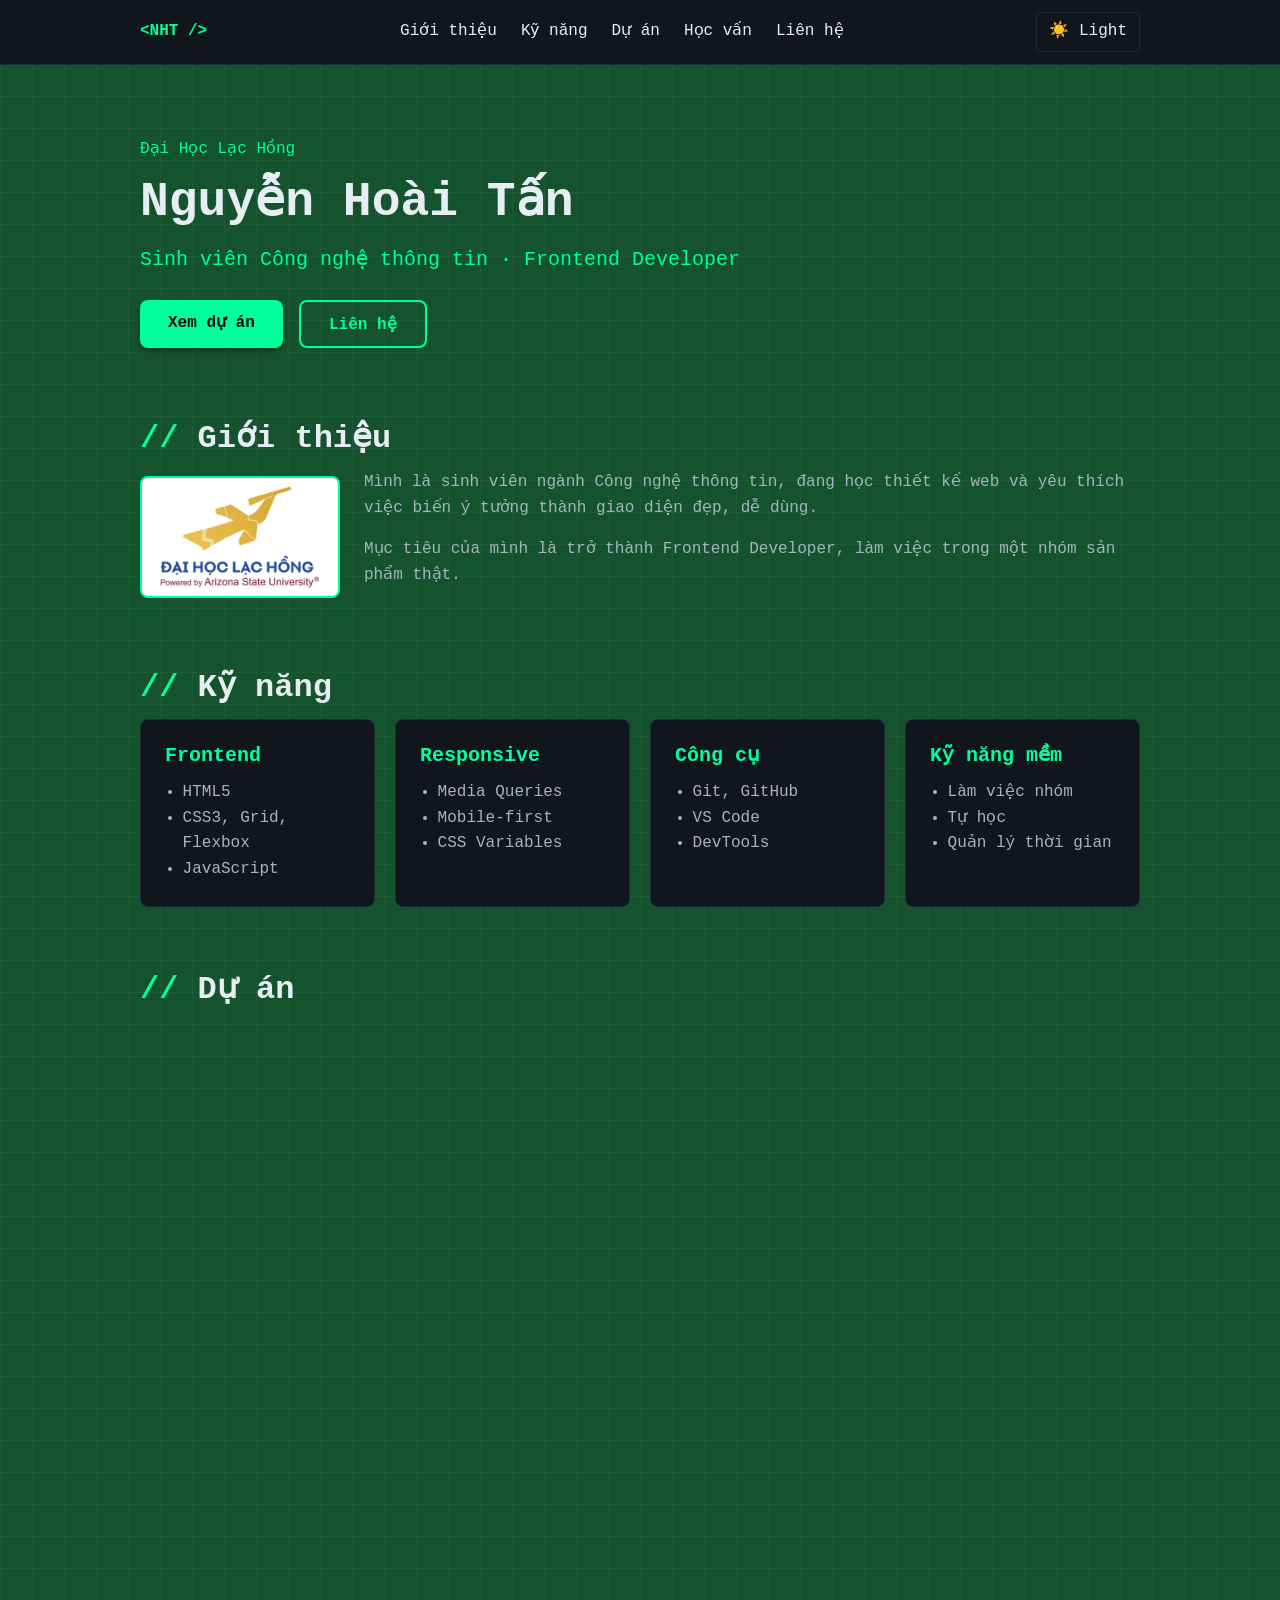
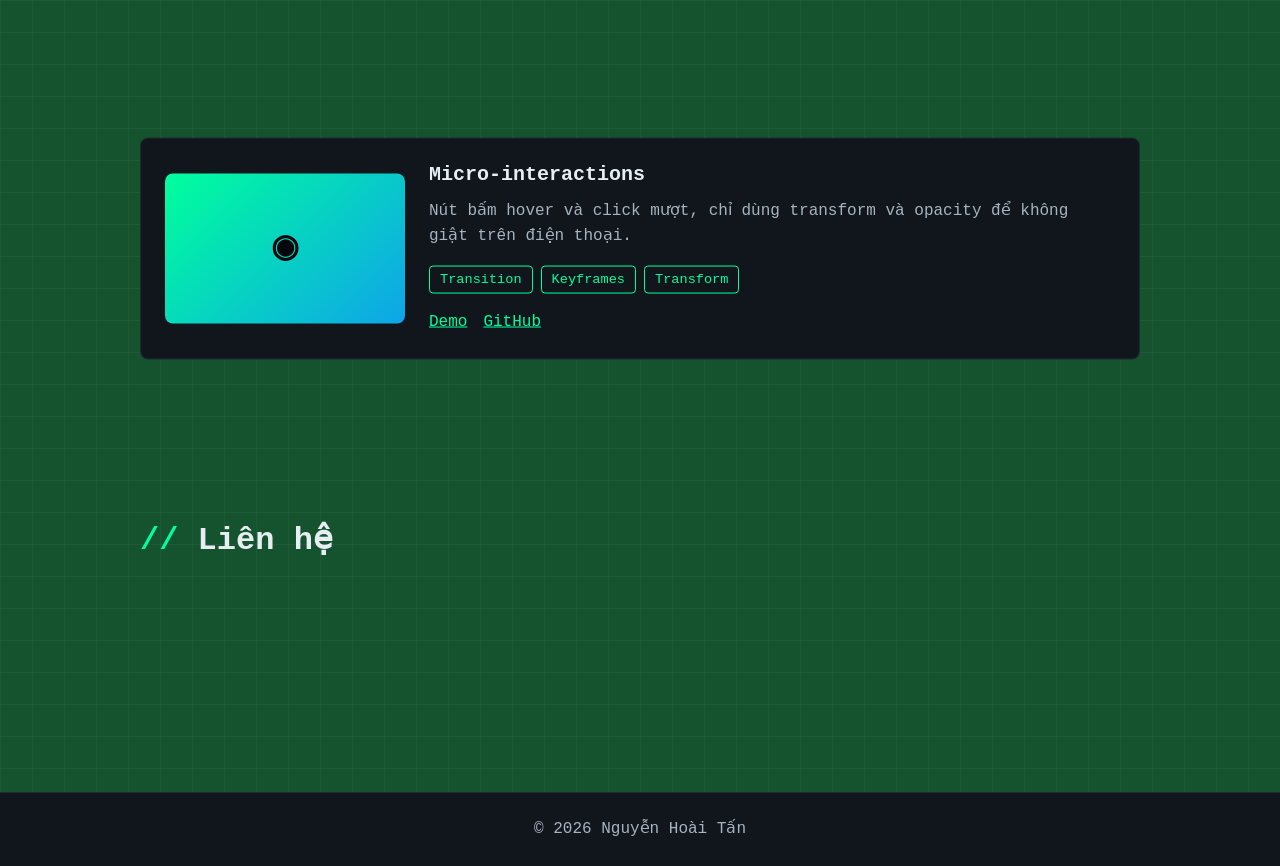
==== baitapbuoi5/index.html @ 51409ab3 "Rename index.html to baitapbuoi5/index.html" ====
<!DOCTYPE html>
<html lang="vi">
<head>
<meta charset="UTF-8">
<meta name="viewport" content="width=device-width, initial-scale=1.0">
<title>Nguyễn Hoài Tấn - Portfolio</title>
<link rel="stylesheet" href="https://unpkg.com/aos@2.3.1/dist/aos.css">
<style>
/* ===== CSS VARIABLES (bản Light ở :root, bản Dark ghi đè bằng .dark-theme) ===== */
:root {
  --color-primary: #047857;
  --color-on-primary: #ffffff;
  --color-text: #111827;
  --color-muted: #4b5563;
  --color-bg: #f3f6fb;
  --color-surface: #ffffff;
  --color-border: #d1d5db;
  --space-sm: 12px; --space-md: 16px; --space-lg: 24px; --space-xl: 32px;
  --radius-sm: 4px; --radius-md: 8px;
  --font-code: Consolas, "Fira Code", "Courier New", monospace;
  /* Typography scale (Desktop) */
  --fs-h1: 3rem; --fs-h2: 2rem; --fs-h3: 1.25rem; --fs-p: 1rem;
}
.dark-theme {
  --color-primary: #00ff9c;
  --color-on-primary: #05080a;
  --color-text: #e6edf3;
  --color-muted: #a7b4bf;
  --color-bg: #14532d;
  --color-surface: #11161d;
  --color-border: #1f2a37;
}
@media (max-width: 599px) {
  :root { --fs-h1: 2rem; --fs-h2: 1.5rem; --fs-h3: 1.125rem; --fs-p: 0.9375rem; }
}

*, *::before, *::after { box-sizing: border-box; }
html { scroll-behavior: smooth; }
body {
  margin: 0; overflow-x: hidden; font-family: var(--font-code); font-size: var(--fs-p); line-height: 1.6;
  color: var(--color-text); background-color: var(--color-bg);
  background-image: linear-gradient(rgba(255,255,255,.04) 1px, transparent 1px), linear-gradient(90deg, rgba(255,255,255,.04) 1px, transparent 1px);
  background-size: 32px 32px;
  transition: background-color .4s ease, color .4s ease;
}
h1, h2, h3 { margin: 0 0 var(--space-sm); line-height: 1.2; }
h1 { font-size: var(--fs-h1); } h2 { font-size: var(--fs-h2); } h3 { font-size: var(--fs-h3); }
p { margin: 0 0 var(--space-md); color: var(--color-muted); }
a { color: var(--color-primary); }
.container { width: min(100% - var(--space-xl), 1000px); margin: 0 auto; }
section[id] { padding: var(--space-xl) 0; scroll-margin-top: 64px; }
.sec-title { color: var(--color-text); }
.sec-title::before { content: "// "; color: var(--color-primary); }

/* ===== Nút (Hoạt động 1 + 4: chỉ animate transform/opacity) ===== */
.btn {
  position: relative; display: inline-block; padding: 12px 28px; border: 0;
  border-radius: var(--radius-md); font: bold 1rem var(--font-code); text-decoration: none;
  color: var(--color-on-primary); background-color: var(--color-primary); cursor: pointer;
  box-shadow: 0 3px 6px rgba(0,0,0,.35);
  transition: transform .25s cubic-bezier(.25,.8,.25,1); will-change: transform;
}
.btn::after {
  content: ""; position: absolute; inset: 0; border-radius: inherit; pointer-events: none;
  box-shadow: 0 14px 24px rgba(0,0,0,.55); opacity: 0; transition: opacity .25s cubic-bezier(.25,.8,.25,1);
}
.btn:hover { transform: translateY(-3px); }
.btn:hover::after { opacity: 1; }
.btn:active { transform: translateY(0) scale(.88); transition-duration: .1s; }
.btn:active::after { opacity: 0; }
.btn:focus-visible, a:focus-visible, .icon-btn:focus-visible { outline: 3px solid var(--color-text); outline-offset: 3px; }
.btn-outline { background: transparent; color: var(--color-primary); border: 2px solid var(--color-primary); box-shadow: none; }
.btn.sent { animation: sent-pop .5s cubic-bezier(.25,.8,.25,1); }
.btn.sent::before {
  content: ""; position: absolute; inset: 0; border: 2px solid var(--color-primary); border-radius: inherit;
  pointer-events: none; animation: sent-ring .6s ease-out forwards;
}
@keyframes sent-pop { 0%{transform:scale(1)} 40%{transform:scale(.92)} 70%{transform:scale(1.06)} 100%{transform:scale(1)} }
@keyframes sent-ring { from{transform:scale(1);opacity:.9} to{transform:scale(1.5);opacity:0} }

/* ===== Hoạt động 2: Loading spinner (tự ẩn bằng CSS) ===== */
.loader {
  position: fixed; inset: 0; z-index: 1000; display: grid; place-items: center;
  background-color: var(--color-bg); animation: loader-hide .4s ease 1.5s forwards;
}
@keyframes loader-hide { to { opacity: 0; visibility: hidden; pointer-events: none; } }
.spinner {
  width: 56px; height: 56px; border: 5px solid var(--color-border);
  border-top-color: var(--color-primary); border-radius: 50%;
  animation: spin 1s linear infinite; will-change: transform;
}
@keyframes spin { to { transform: rotate(360deg); } }

/* ===== Navbar thông minh (ẩn menu < 768px) ===== */
.navbar { position: sticky; top: 0; z-index: 50; background: var(--color-surface); border-bottom: 1px solid var(--color-border); }
.nav-inner { display: flex; align-items: center; justify-content: space-between; padding: var(--space-sm) 0; }
.logo { font-weight: bold; color: var(--color-primary); text-decoration: none; }
.menu { display: flex; gap: var(--space-lg); list-style: none; margin: 0; padding: 0; }
.menu a { color: var(--color-text); text-decoration: none; }
.menu a:hover { color: var(--color-primary); }
.nav-right { display: flex; gap: 8px; align-items: center; }
.icon-btn {
  background: transparent; color: var(--color-text); border: 1px solid var(--color-border);
  border-radius: var(--radius-sm); padding: 6px 12px; font: inherit; cursor: pointer;
}
.menu-btn { display: none; }
@media (max-width: 767px) {
  .menu { display: none; }
  .menu-btn { display: inline-block; }
  .menu.open {
    display: flex; flex-direction: column; gap: var(--space-sm);
    position: absolute; top: 100%; left: 0; right: 0; padding: var(--space-md);
    background: var(--color-surface); border-bottom: 1px solid var(--color-border);
  }
}

/* ===== Hero ===== */
.hero { padding: 72px 0 40px; }
.prompt { color: var(--color-primary); margin-bottom: var(--space-sm); }
.hero h1 { color: var(--color-text); }
.hero .role { font-size: 1.25rem; color: var(--color-primary); }
.hero-cta { display: flex; flex-wrap: wrap; gap: var(--space-md); margin-top: var(--space-lg); }

/* ===== Giới thiệu ===== */
.about { display: flex; gap: var(--space-lg); align-items: center; }
.avatar {
  flex-shrink: 0; width: 200px; max-width: 100%; height: auto; padding: 8px;
  border: 2px solid var(--color-primary); border-radius: var(--radius-md);
  background: #ffffff; object-fit: contain;
}
@media (max-width: 599px) { .about { flex-direction: column; align-items: flex-start; } }

/* ===== Kỹ năng: Grid 4 / 2 / 1 cột, gap 20px ===== */
.services-container { display: grid; grid-template-columns: repeat(4, 1fr); gap: 20px; }
@media (max-width: 1024px) { .services-container { grid-template-columns: repeat(2, 1fr); } }
@media (max-width: 767px) { .services-container { grid-template-columns: 1fr; } }
.card, .project-card {
  background: var(--color-surface); border: 1px solid var(--color-border);
  border-radius: var(--radius-md); padding: var(--space-lg); min-width: 0;
}
.card h3 { color: var(--color-primary); }
.card ul { margin: 0; padding-left: 1.1rem; color: var(--color-muted); }

/* ===== Dự án: Card Flexbox (ngang trên Desktop, dọc trên Mobile) ===== */
.project-list { display: grid; gap: var(--space-lg); }
.project-card { display: flex; flex-direction: row; gap: var(--space-lg); align-items: center; }
.thumb {
  flex: 0 0 240px; height: 150px; display: grid; place-items: center; border-radius: var(--radius-md);
  font-size: 2rem; font-weight: bold; color: var(--color-on-primary);
  background: linear-gradient(135deg, var(--color-primary), #0ea5e9);
}
.project-body { min-width: 0; }
.tags { display: flex; flex-wrap: wrap; gap: 8px; list-style: none; margin: 0 0 var(--space-md); padding: 0; }
.tags li { border: 1px solid var(--color-primary); color: var(--color-primary); border-radius: var(--radius-sm); padding: 2px 10px; font-size: .85rem; }
.links { display: flex; gap: var(--space-md); margin: 0; }
@media (max-width: 767px) {
  .project-card { flex-direction: column; align-items: stretch; }
  .thumb { flex-basis: auto; width: 100%; }
}

/* ===== Học vấn & kinh nghiệm: timeline ===== */
.timeline { list-style: none; margin: 0; padding: 0 0 0 var(--space-lg); border-left: 2px solid var(--color-primary); }
.timeline li { position: relative; margin-bottom: var(--space-lg); }
.timeline li::before {
  content: ""; position: absolute; left: calc(-1 * var(--space-lg) - 7px); top: 6px;
  width: 12px; height: 12px; border-radius: 50%; background: var(--color-primary);
}
.timeline time { color: var(--color-primary); font-size: .9rem; }
.timeline h3 { margin: 0; color: var(--color-text); }
.timeline p { margin: 4px 0 0; }

/* ===== Liên hệ ===== */
.contact-box { background: var(--color-surface); border-left: 4px solid var(--color-primary); border-radius: var(--radius-sm); padding: var(--space-lg); }
.contact-links { display: flex; flex-wrap: wrap; gap: var(--space-md); margin: var(--space-md) 0 var(--space-lg); }
.contact-actions { display: flex; flex-wrap: wrap; gap: var(--space-md); }
.site-footer { padding: var(--space-lg) 0; background: var(--color-surface); border-top: 1px solid var(--color-border); color: var(--color-muted); text-align: center; }



/* Dự phòng khi không tải được AOS: tự hiện khối bằng IntersectionObserver */
.rv { opacity: 0; transform: var(--from, translateY(40px)); transition: opacity .8s ease-out, transform .8s ease-out; }
.rv.in { opacity: 1; transform: none; }
</style>
</head>
<body class="dark-theme">

<div class="loader" role="status" aria-label="Đang tải"><div class="spinner"></div></div>

<nav class="navbar">
  <div class="container nav-inner">
    <a class="logo" href="#top">&lt;NHT /&gt;</a>
    <ul class="menu" id="menu">
      <li><a href="#gioi-thieu">Giới thiệu</a></li>
      <li><a href="#ky-nang">Kỹ năng</a></li>
      <li><a href="#du-an">Dự án</a></li>
      <li><a href="#hoc-van">Học vấn</a></li>
      <li><a href="#lien-he">Liên hệ</a></li>
    </ul>
    <div class="nav-right">
      <button class="icon-btn" id="themeBtn" type="button">☀️ Light</button>
      <button class="icon-btn menu-btn" id="menuBtn" type="button" aria-expanded="false">☰ Menu</button>
    </div>
  </div>
</nav>

<header class="hero" id="top">
  <div class="container" data-aos="fade-down">
    <p class="prompt">Đại Học Lạc Hồng</p>
    <h1>Nguyễn Hoài Tấn</h1>
    <p class="role">Sinh viên Công nghệ thông tin · Frontend Developer</p>
    <div class="hero-cta">
      <a class="btn" href="#du-an">Xem dự án</a>
      <a class="btn btn-outline" href="#lien-he">Liên hệ</a>
    </div>
  </div>
</header>

<main class="container">
  <section id="gioi-thieu" aria-labelledby="t-about">
    <h2 class="sec-title" id="t-about">Giới thiệu</h2>
    <div class="about" data-aos="fade-up">
      <img class="avatar" src="[data-uri]" alt="Logo Đại Học Lạc Hồng" width="420" height="238">
      <div>
        <p>Mình là sinh viên ngành Công nghệ thông tin, đang học thiết kế web và yêu thích việc biến ý tưởng thành giao diện đẹp, dễ dùng.</p>
        <p>Mục tiêu của mình là trở thành Frontend Developer, làm việc trong một nhóm sản phẩm thật.</p>
      </div>
    </div>
  </section>

  <section id="ky-nang" aria-labelledby="t-skill">
    <h2 class="sec-title" id="t-skill">Kỹ năng</h2>
    <div class="services-container">
      <div class="card" data-aos="fade-up"><h3>Frontend</h3><ul><li>HTML5</li><li>CSS3, Grid, Flexbox</li><li>JavaScript</li></ul></div>
      <div class="card" data-aos="fade-up" data-aos-delay="100"><h3>Responsive</h3><ul><li>Media Queries</li><li>Mobile-first</li><li>CSS Variables</li></ul></div>
      <div class="card" data-aos="fade-up" data-aos-delay="200"><h3>Công cụ</h3><ul><li>Git, GitHub</li><li>VS Code</li><li>DevTools</li></ul></div>
      <div class="card" data-aos="fade-up" data-aos-delay="300"><h3>Kỹ năng mềm</h3><ul><li>Làm việc nhóm</li><li>Tự học</li><li>Quản lý thời gian</li></ul></div>
    </div>
  </section>

  <section id="du-an" aria-labelledby="t-proj">
    <h2 class="sec-title" id="t-proj">Dự án</h2>
    <div class="project-list">
      <article class="project-card" data-aos="fade-up">
        <div class="thumb" role="img" aria-label="Ảnh dự án Portfolio">&lt;/&gt;</div>
        <div class="project-body">
          <h3>Trang Portfolio cá nhân</h3>
          <p>Giao diện tối phong cách IT, có chế độ Light/Dark, loading spinner và hiệu ứng cuộn.</p>
          <ul class="tags"><li>HTML</li><li>CSS Variables</li><li>AOS</li></ul>
          <p class="links"><a href="#">Demo</a> <a href="#">GitHub</a></p>
        </div>
      </article>
      <article class="project-card" data-aos="fade-up">
        <div class="thumb" role="img" aria-label="Ảnh dự án Services">▦</div>
        <div class="project-body">
          <h3>Bố cục Services responsive</h3>
          <p>Lưới 4, 2, 1 cột theo kích thước màn hình bằng CSS Grid và Media Queries.</p>
          <ul class="tags"><li>CSS Grid</li><li>Media Queries</li></ul>
          <p class="links"><a href="#">Demo</a> <a href="#">GitHub</a></p>
        </div>
      </article>
      <article class="project-card" data-aos="fade-up">
        <div class="thumb" role="img" aria-label="Ảnh dự án nút bấm">◉</div>
        <div class="project-body">
          <h3>Micro-interactions</h3>
          <p>Nút bấm hover và click mượt, chỉ dùng transform và opacity để không giật trên điện thoại.</p>
          <ul class="tags"><li>Transition</li><li>Keyframes</li><li>Transform</li></ul>
          <p class="links"><a href="#">Demo</a> <a href="#">GitHub</a></p>
        </div>
      </article>
    </div>
  </section>

  <section id="hoc-van" aria-labelledby="t-edu">
    <h2 class="sec-title" id="t-edu">Học vấn &amp; kinh nghiệm</h2>
    <ul class="timeline" data-aos="fade-up">
      <li><time>2023 - nay</time><h3>Đại Học Lạc Hồng</h3><p>Ngành Công nghệ thông tin. Học thiết kế web, lập trình cơ bản.</p></li>
      <li><time>2026</time><h3>Dự án nhóm môn Thiết kế Web</h3><p>Phụ trách giao diện responsive và hiệu ứng.</p></li>
    </ul>
  </section>

  <section id="lien-he" aria-labelledby="t-contact">
    <h2 class="sec-title" id="t-contact">Liên hệ</h2>
    <div class="contact-box" data-aos="zoom-in">
      <p>Bạn muốn trao đổi hoặc hợp tác? Hãy gửi tin nhắn cho mình.</p>
      <div class="contact-links">
        <a href="mailto:hoaituan23506@gmail.com">hoaituan23506@gmail.com</a>
        <a href="https://github.com/">GitHub</a>
        <a href="https://www.linkedin.com/">LinkedIn</a>
      </div>
      <div class="contact-actions">
        <button class="btn" id="btnSend" type="button">Gửi tin nhắn</button>
        <a class="btn btn-outline" href="cv-nguyen-hoai-tan.pdf" download>Tải CV</a>
      </div>
    </div>
  </section>
</main>

<footer class="site-footer">© 2026 Nguyễn Hoài Tấn</footer>

<script src="https://unpkg.com/aos@2.3.1/dist/aos.js"></script>
<script>
  // Menu hamburger
  const menu = document.getElementById('menu'), menuBtn = document.getElementById('menuBtn');
  menuBtn.addEventListener('click', () => {
    menuBtn.setAttribute('aria-expanded', menu.classList.toggle('open'));
  });
  menu.addEventListener('click', e => { if (e.target.tagName === 'A') menu.classList.remove('open'); });

  // Đổi giao diện Dark/Light bằng class .dark-theme trên <body>
  const themeBtn = document.getElementById('themeBtn');
  themeBtn.addEventListener('click', () => {
    const dark = document.body.classList.toggle('dark-theme');
    themeBtn.textContent = dark ? '☀️ Light' : '🌙 Dark';
  });

  // Nút "Gửi tin nhắn": phản hồi rồi mở email
  const btn = document.getElementById('btnSend');
  btn.addEventListener('click', () => {
    btn.classList.remove('sent'); void btn.offsetWidth; btn.classList.add('sent');
    btn.textContent = 'Đã gửi ✓';
    setTimeout(() => {
      btn.classList.remove('sent'); btn.textContent = 'Gửi tin nhắn';
      location.href = 'mailto:hoaituan23506@gmail.com';
    }, 900);
  });

  // AOS: khởi tạo sau khi màn hình loading ẩn
  // Chọn ngẫu nhiên hiệu ứng cho từng khối (mỗi lần tải lại trang sẽ khác)
  const EFFECTS = ['fade-up', 'fade-down', 'fade-left', 'fade-right', 'zoom-in', 'zoom-out', 'flip-up', 'flip-left', 'slide-up', 'slide-right'];
  function randomizeEffects() {
    let last = '';
    document.querySelectorAll('[data-aos]').forEach(el => {
      let fx;
      do { fx = EFFECTS[Math.floor(Math.random() * EFFECTS.length)]; } while (fx === last);
      el.setAttribute('data-aos', fx);
      last = fx;
    });
  }

  const FROM = {
    'fade-up': 'translateY(50px)', 'fade-down': 'translateY(-50px)',
    'fade-left': 'translateX(60px)', 'fade-right': 'translateX(-60px)',
    'zoom-in': 'scale(.6)', 'zoom-out': 'scale(1.3)',
    'flip-up': 'perspective(600px) rotateX(-60deg)', 'flip-left': 'perspective(600px) rotateY(-60deg)',
    'slide-up': 'translateY(90px)', 'slide-right': 'translateX(-90px)'
  };

  setTimeout(() => {
    randomizeEffects();
    if (window.AOS) {
      AOS.init({ duration: 800, easing: 'ease-out-cubic', once: true, offset: 80 });
    } else {
      // Không tải được AOS (mất mạng / bị chặn): dùng bản dự phòng cùng hiệu ứng ngẫu nhiên
      const io = new IntersectionObserver((entries) => {
        entries.forEach(en => { if (en.isIntersecting) { en.target.classList.add('in'); io.unobserve(en.target); } });
      }, { threshold: 0.12 });
      document.querySelectorAll('[data-aos]').forEach(el => {
        el.style.setProperty('--from', FROM[el.getAttribute('data-aos')]);
        el.removeAttribute('data-aos');
        el.classList.add('rv');
        io.observe(el);
      });
    }
  }, 1500);
</script>
</body>
</html>
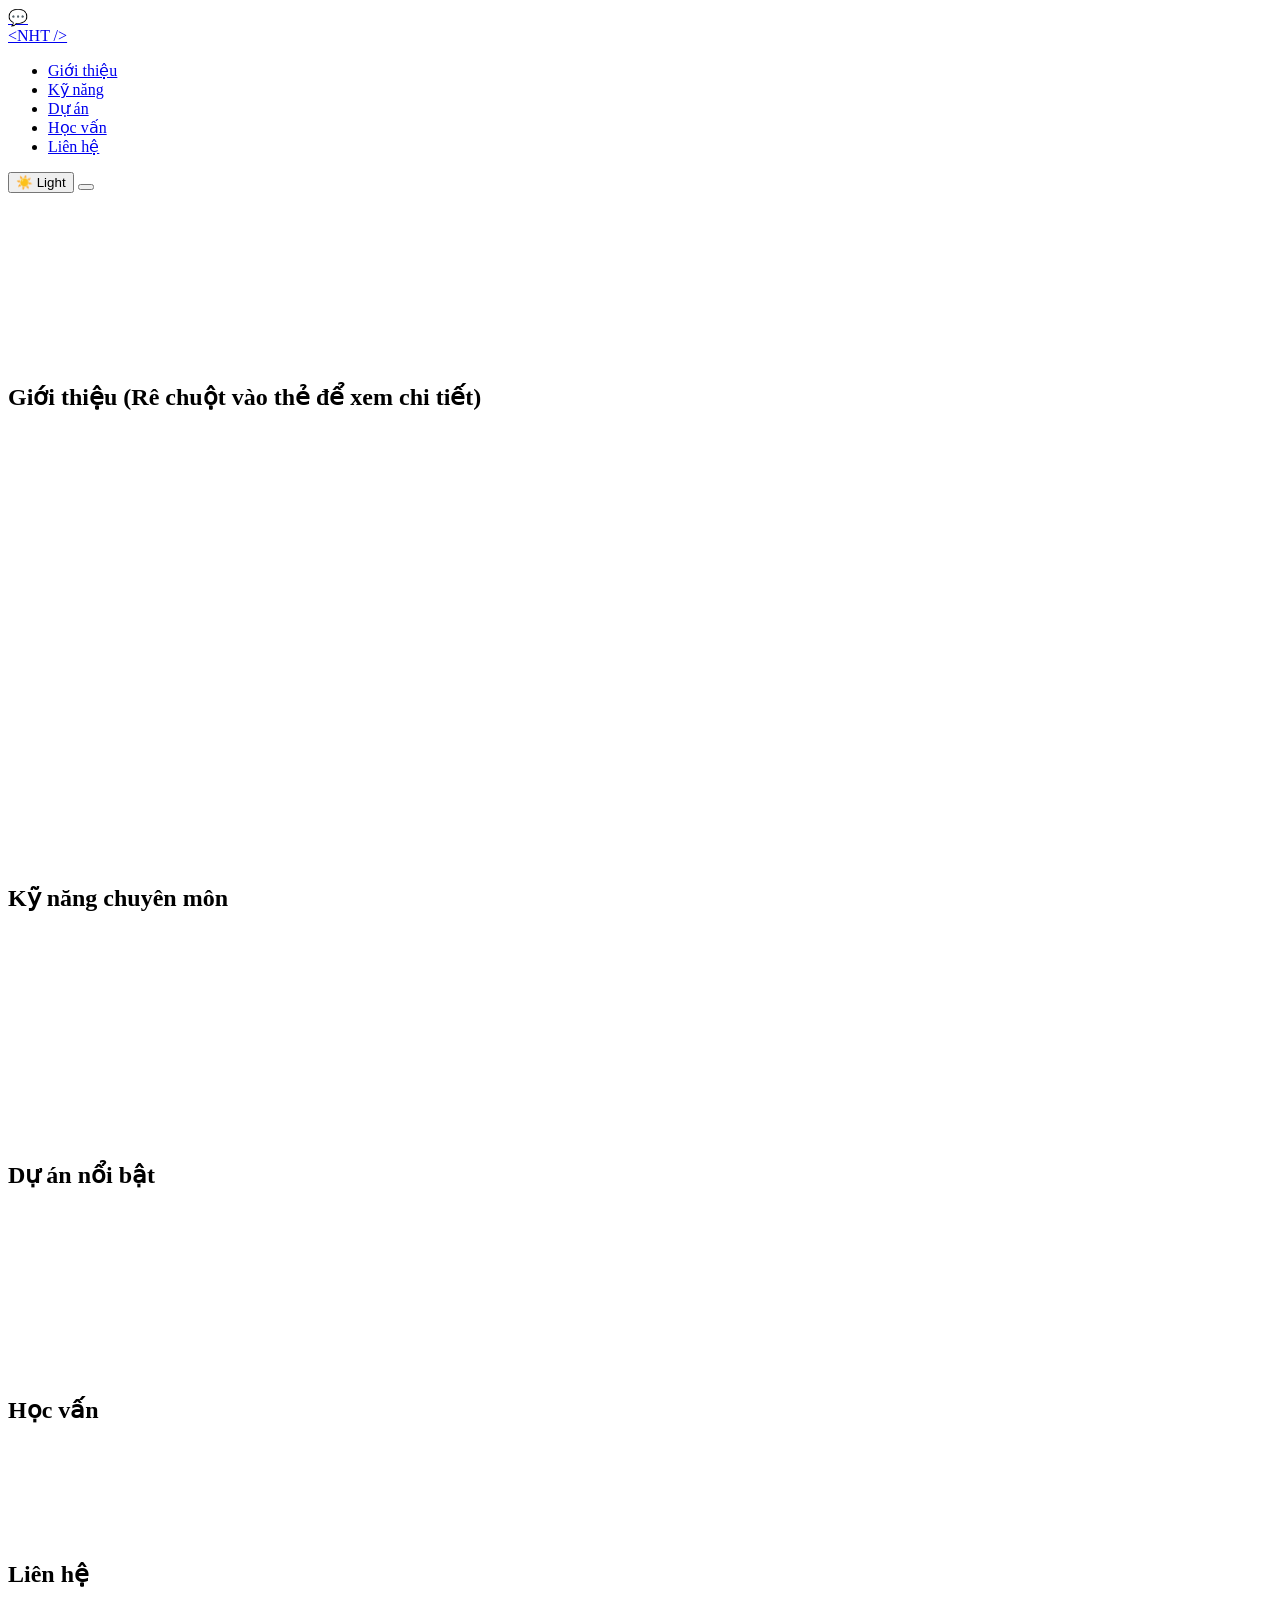
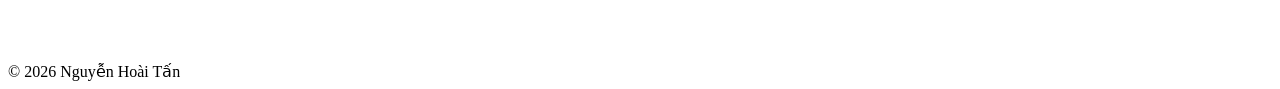
==== commit f3adfda7: "Rename index.html to baitapbuoi5/index.html" ====
--- a/baitapbuoi5/index.html
+++ b/baitapbuoi5/index.html
@@ -4,188 +4,20 @@
 <meta charset="UTF-8">
 <meta name="viewport" content="width=device-width, initial-scale=1.0">
 <title>Nguyễn Hoài Tấn - Portfolio</title>
+<!-- Thư viện AOS -->
 <link rel="stylesheet" href="https://unpkg.com/aos@2.3.1/dist/aos.css">
-<style>
-/* ===== CSS VARIABLES (bản Light ở :root, bản Dark ghi đè bằng .dark-theme) ===== */
-:root {
-  --color-primary: #047857;
-  --color-on-primary: #ffffff;
-  --color-text: #111827;
-  --color-muted: #4b5563;
-  --color-bg: #f3f6fb;
-  --color-surface: #ffffff;
-  --color-border: #d1d5db;
-  --space-sm: 12px; --space-md: 16px; --space-lg: 24px; --space-xl: 32px;
-  --radius-sm: 4px; --radius-md: 8px;
-  --font-code: Consolas, "Fira Code", "Courier New", monospace;
-  /* Typography scale (Desktop) */
-  --fs-h1: 3rem; --fs-h2: 2rem; --fs-h3: 1.25rem; --fs-p: 1rem;
-}
-.dark-theme {
-  --color-primary: #00ff9c;
-  --color-on-primary: #05080a;
-  --color-text: #e6edf3;
-  --color-muted: #a7b4bf;
-  --color-bg: #14532d;
-  --color-surface: #11161d;
-  --color-border: #1f2a37;
-}
-@media (max-width: 599px) {
-  :root { --fs-h1: 2rem; --fs-h2: 1.5rem; --fs-h3: 1.125rem; --fs-p: 0.9375rem; }
-}
-
-*, *::before, *::after { box-sizing: border-box; }
-html { scroll-behavior: smooth; }
-body {
-  margin: 0; overflow-x: hidden; font-family: var(--font-code); font-size: var(--fs-p); line-height: 1.6;
-  color: var(--color-text); background-color: var(--color-bg);
-  background-image: linear-gradient(rgba(255,255,255,.04) 1px, transparent 1px), linear-gradient(90deg, rgba(255,255,255,.04) 1px, transparent 1px);
-  background-size: 32px 32px;
-  transition: background-color .4s ease, color .4s ease;
-}
-h1, h2, h3 { margin: 0 0 var(--space-sm); line-height: 1.2; }
-h1 { font-size: var(--fs-h1); } h2 { font-size: var(--fs-h2); } h3 { font-size: var(--fs-h3); }
-p { margin: 0 0 var(--space-md); color: var(--color-muted); }
-a { color: var(--color-primary); }
-.container { width: min(100% - var(--space-xl), 1000px); margin: 0 auto; }
-section[id] { padding: var(--space-xl) 0; scroll-margin-top: 64px; }
-.sec-title { color: var(--color-text); }
-.sec-title::before { content: "// "; color: var(--color-primary); }
-
-/* ===== Nút (Hoạt động 1 + 4: chỉ animate transform/opacity) ===== */
-.btn {
-  position: relative; display: inline-block; padding: 12px 28px; border: 0;
-  border-radius: var(--radius-md); font: bold 1rem var(--font-code); text-decoration: none;
-  color: var(--color-on-primary); background-color: var(--color-primary); cursor: pointer;
-  box-shadow: 0 3px 6px rgba(0,0,0,.35);
-  transition: transform .25s cubic-bezier(.25,.8,.25,1); will-change: transform;
-}
-.btn::after {
-  content: ""; position: absolute; inset: 0; border-radius: inherit; pointer-events: none;
-  box-shadow: 0 14px 24px rgba(0,0,0,.55); opacity: 0; transition: opacity .25s cubic-bezier(.25,.8,.25,1);
-}
-.btn:hover { transform: translateY(-3px); }
-.btn:hover::after { opacity: 1; }
-.btn:active { transform: translateY(0) scale(.88); transition-duration: .1s; }
-.btn:active::after { opacity: 0; }
-.btn:focus-visible, a:focus-visible, .icon-btn:focus-visible { outline: 3px solid var(--color-text); outline-offset: 3px; }
-.btn-outline { background: transparent; color: var(--color-primary); border: 2px solid var(--color-primary); box-shadow: none; }
-.btn.sent { animation: sent-pop .5s cubic-bezier(.25,.8,.25,1); }
-.btn.sent::before {
-  content: ""; position: absolute; inset: 0; border: 2px solid var(--color-primary); border-radius: inherit;
-  pointer-events: none; animation: sent-ring .6s ease-out forwards;
-}
-@keyframes sent-pop { 0%{transform:scale(1)} 40%{transform:scale(.92)} 70%{transform:scale(1.06)} 100%{transform:scale(1)} }
-@keyframes sent-ring { from{transform:scale(1);opacity:.9} to{transform:scale(1.5);opacity:0} }
-
-/* ===== Hoạt động 2: Loading spinner (tự ẩn bằng CSS) ===== */
-.loader {
-  position: fixed; inset: 0; z-index: 1000; display: grid; place-items: center;
-  background-color: var(--color-bg); animation: loader-hide .4s ease 1.5s forwards;
-}
-@keyframes loader-hide { to { opacity: 0; visibility: hidden; pointer-events: none; } }
-.spinner {
-  width: 56px; height: 56px; border: 5px solid var(--color-border);
-  border-top-color: var(--color-primary); border-radius: 50%;
-  animation: spin 1s linear infinite; will-change: transform;
-}
-@keyframes spin { to { transform: rotate(360deg); } }
-
-/* ===== Navbar thông minh (ẩn menu < 768px) ===== */
-.navbar { position: sticky; top: 0; z-index: 50; background: var(--color-surface); border-bottom: 1px solid var(--color-border); }
-.nav-inner { display: flex; align-items: center; justify-content: space-between; padding: var(--space-sm) 0; }
-.logo { font-weight: bold; color: var(--color-primary); text-decoration: none; }
-.menu { display: flex; gap: var(--space-lg); list-style: none; margin: 0; padding: 0; }
-.menu a { color: var(--color-text); text-decoration: none; }
-.menu a:hover { color: var(--color-primary); }
-.nav-right { display: flex; gap: 8px; align-items: center; }
-.icon-btn {
-  background: transparent; color: var(--color-text); border: 1px solid var(--color-border);
-  border-radius: var(--radius-sm); padding: 6px 12px; font: inherit; cursor: pointer;
-}
-.menu-btn { display: none; }
-@media (max-width: 767px) {
-  .menu { display: none; }
-  .menu-btn { display: inline-block; }
-  .menu.open {
-    display: flex; flex-direction: column; gap: var(--space-sm);
-    position: absolute; top: 100%; left: 0; right: 0; padding: var(--space-md);
-    background: var(--color-surface); border-bottom: 1px solid var(--color-border);
-  }
-}
-
-/* ===== Hero ===== */
-.hero { padding: 72px 0 40px; }
-.prompt { color: var(--color-primary); margin-bottom: var(--space-sm); }
-.hero h1 { color: var(--color-text); }
-.hero .role { font-size: 1.25rem; color: var(--color-primary); }
-.hero-cta { display: flex; flex-wrap: wrap; gap: var(--space-md); margin-top: var(--space-lg); }
-
-/* ===== Giới thiệu ===== */
-.about { display: flex; gap: var(--space-lg); align-items: center; }
-.avatar {
-  flex-shrink: 0; width: 200px; max-width: 100%; height: auto; padding: 8px;
-  border: 2px solid var(--color-primary); border-radius: var(--radius-md);
-  background: #ffffff; object-fit: contain;
-}
-@media (max-width: 599px) { .about { flex-direction: column; align-items: flex-start; } }
-
-/* ===== Kỹ năng: Grid 4 / 2 / 1 cột, gap 20px ===== */
-.services-container { display: grid; grid-template-columns: repeat(4, 1fr); gap: 20px; }
-@media (max-width: 1024px) { .services-container { grid-template-columns: repeat(2, 1fr); } }
-@media (max-width: 767px) { .services-container { grid-template-columns: 1fr; } }
-.card, .project-card {
-  background: var(--color-surface); border: 1px solid var(--color-border);
-  border-radius: var(--radius-md); padding: var(--space-lg); min-width: 0;
-}
-.card h3 { color: var(--color-primary); }
-.card ul { margin: 0; padding-left: 1.1rem; color: var(--color-muted); }
-
-/* ===== Dự án: Card Flexbox (ngang trên Desktop, dọc trên Mobile) ===== */
-.project-list { display: grid; gap: var(--space-lg); }
-.project-card { display: flex; flex-direction: row; gap: var(--space-lg); align-items: center; }
-.thumb {
-  flex: 0 0 240px; height: 150px; display: grid; place-items: center; border-radius: var(--radius-md);
-  font-size: 2rem; font-weight: bold; color: var(--color-on-primary);
-  background: linear-gradient(135deg, var(--color-primary), #0ea5e9);
-}
-.project-body { min-width: 0; }
-.tags { display: flex; flex-wrap: wrap; gap: 8px; list-style: none; margin: 0 0 var(--space-md); padding: 0; }
-.tags li { border: 1px solid var(--color-primary); color: var(--color-primary); border-radius: var(--radius-sm); padding: 2px 10px; font-size: .85rem; }
-.links { display: flex; gap: var(--space-md); margin: 0; }
-@media (max-width: 767px) {
-  .project-card { flex-direction: column; align-items: stretch; }
-  .thumb { flex-basis: auto; width: 100%; }
-}
-
-/* ===== Học vấn & kinh nghiệm: timeline ===== */
-.timeline { list-style: none; margin: 0; padding: 0 0 0 var(--space-lg); border-left: 2px solid var(--color-primary); }
-.timeline li { position: relative; margin-bottom: var(--space-lg); }
-.timeline li::before {
-  content: ""; position: absolute; left: calc(-1 * var(--space-lg) - 7px); top: 6px;
-  width: 12px; height: 12px; border-radius: 50%; background: var(--color-primary);
-}
-.timeline time { color: var(--color-primary); font-size: .9rem; }
-.timeline h3 { margin: 0; color: var(--color-text); }
-.timeline p { margin: 4px 0 0; }
-
-/* ===== Liên hệ ===== */
-.contact-box { background: var(--color-surface); border-left: 4px solid var(--color-primary); border-radius: var(--radius-sm); padding: var(--space-lg); }
-.contact-links { display: flex; flex-wrap: wrap; gap: var(--space-md); margin: var(--space-md) 0 var(--space-lg); }
-.contact-actions { display: flex; flex-wrap: wrap; gap: var(--space-md); }
-.site-footer { padding: var(--space-lg) 0; background: var(--color-surface); border-top: 1px solid var(--color-border); color: var(--color-muted); text-align: center; }
-
-
-
-/* Dự phòng khi không tải được AOS: tự hiện khối bằng IntersectionObserver */
-.rv { opacity: 0; transform: var(--from, translateY(40px)); transition: opacity .8s ease-out, transform .8s ease-out; }
-.rv.in { opacity: 1; transform: none; }
-</style>
+<!-- File CSS riêng -->
+<link rel="stylesheet" href="style.css">
 </head>
 <body class="dark-theme">
 
-<div class="loader" role="status" aria-label="Đang tải"><div class="spinner"></div></div>
+<!-- Loading Spinner -->
+<div class="loader" role="status"><div class="spinner"></div></div>
 
+<!-- BÀI 1: Floating Action Button (FAB) -->
+<a href="#lien-he" class="fab" title="Liên hệ ngay">💬</a>
+
+<!-- Navbar + BÀI 5: Hamburger Menu chuyển thành dấu X -->
 <nav class="navbar">
   <div class="container nav-inner">
     <a class="logo" href="#top">&lt;NHT /&gt;</a>
@@ -198,16 +30,23 @@
     </ul>
     <div class="nav-right">
       <button class="icon-btn" id="themeBtn" type="button">☀️ Light</button>
-      <button class="icon-btn menu-btn" id="menuBtn" type="button" aria-expanded="false">☰ Menu</button>
+      <button class="menu-btn" id="menuBtn" type="button" aria-label="Toggle menu">
+        <span class="bar"></span>
+        <span class="bar"></span>
+        <span class="bar"></span>
+      </button>
     </div>
   </div>
 </nav>
 
+<!-- Hero Section + BÀI 3: Typing Effect -->
 <header class="hero" id="top">
   <div class="container" data-aos="fade-down">
     <p class="prompt">Đại Học Lạc Hồng</p>
     <h1>Nguyễn Hoài Tấn</h1>
-    <p class="role">Sinh viên Công nghệ thông tin · Frontend Developer</p>
+    <div class="typing-container">
+      <p class="typing-text">Tôi là một Web Developer...</p>
+    </div>
     <div class="hero-cta">
       <a class="btn" href="#du-an">Xem dự án</a>
       <a class="btn btn-outline" href="#lien-he">Liên hệ</a>
@@ -216,81 +55,111 @@
 </header>
 
 <main class="container">
-  <section id="gioi-thieu" aria-labelledby="t-about">
-    <h2 class="sec-title" id="t-about">Giới thiệu</h2>
-    <div class="about" data-aos="fade-up">
-      <img class="avatar" src="[data-uri]" alt="Logo Đại Học Lạc Hồng" width="420" height="238">
+  <!-- BÀI 2: Card Flip Effect trong Giới thiệu -->
+  <section id="gioi-thieu">
+    <h2 class="sec-title">Giới thiệu (Rê chuột vào thẻ để xem chi tiết)</h2>
+    <div class="about-grid" data-aos="fade-up">
+      <div class="flip-card">
+        <div class="flip-card-inner">
+          <!-- Mặt trước -->
+          <div class="flip-card-front">
+            <img src="[data-uri]" alt="Nguyễn Hoài Tấn">
+            <h3>Nguyễn Hoài Tấn</h3>
+            <p style="margin:0; font-weight:bold; color:var(--color-primary)">Web Developer</p>
+          </div>
+          <!-- Mặt sau -->
+          <div class="flip-card-back">
+            <h3>Thông tin liên hệ</h3>
+            <p><strong>Email:</strong> hoaituan23506@gmail.com</p>
+            <p><strong>Trường:</strong> Đại Học Lạc Hồng</p>
+            <p><strong>Chuyên ngành:</strong> CNTT</p>
+            <a class="btn" href="#lien-he" style="margin-top:10px">Gửi tin nhắn</a>
+          </div>
+        </div>
+      </div>
+
       <div>
-        <p>Mình là sinh viên ngành Công nghệ thông tin, đang học thiết kế web và yêu thích việc biến ý tưởng thành giao diện đẹp, dễ dùng.</p>
-        <p>Mục tiêu của mình là trở thành Frontend Developer, làm việc trong một nhóm sản phẩm thật.</p>
+        <p>Mình là sinh viên ngành Công nghệ thông tin tại Đại học Lạc Hồng, yêu thích thiết kế web và xây dựng các giao diện responsive, hiện đại.</p>
+        <p>Mục tiêu: Trở thành một Frontend Developer chuyên nghiệp.</p>
       </div>
     </div>
   </section>
 
-  <section id="ky-nang" aria-labelledby="t-skill">
-    <h2 class="sec-title" id="t-skill">Kỹ năng</h2>
+  <!-- BÀI 4: Parallax Image Banner -->
+  <div class="parallax-banner" data-aos="zoom-in">
+    <div>
+      <h2>"Coding is turning ideas into reality."</h2>
+      <p style="color:#e0e0e0">Biến ý tưởng thành sản phẩm thực tế thông qua những dòng code mượt mà.</p>
+    </div>
+  </div>
+
+  <!-- Kỹ năng + BÀI 6: Skill Bar Animation -->
+  <section id="ky-nang">
+    <h2 class="sec-title">Kỹ năng chuyên môn</h2>
     <div class="services-container">
-      <div class="card" data-aos="fade-up"><h3>Frontend</h3><ul><li>HTML5</li><li>CSS3, Grid, Flexbox</li><li>JavaScript</li></ul></div>
-      <div class="card" data-aos="fade-up" data-aos-delay="100"><h3>Responsive</h3><ul><li>Media Queries</li><li>Mobile-first</li><li>CSS Variables</li></ul></div>
-      <div class="card" data-aos="fade-up" data-aos-delay="200"><h3>Công cụ</h3><ul><li>Git, GitHub</li><li>VS Code</li><li>DevTools</li></ul></div>
-      <div class="card" data-aos="fade-up" data-aos-delay="300"><h3>Kỹ năng mềm</h3><ul><li>Làm việc nhóm</li><li>Tự học</li><li>Quản lý thời gian</li></ul></div>
+      <div class="card" data-aos="fade-up">
+        <h3>Lập trình Frontend</h3>
+        <div class="skill-item">
+          <div class="skill-info"><span>HTML5</span><span>90%</span></div>
+          <div class="skill-bar"><div class="skill-progress" style="--target: 90%;"></div></div>
+        </div>
+        <div class="skill-item">
+          <div class="skill-info"><span>CSS3 / Flexbox / Grid</span><span>85%</span></div>
+          <div class="skill-bar"><div class="skill-progress" style="--target: 85%;"></div></div>
+        </div>
+        <div class="skill-item">
+          <div class="skill-info"><span>JavaScript</span><span>75%</span></div>
+          <div class="skill-bar"><div class="skill-progress" style="--target: 75%;"></div></div>
+        </div>
+      </div>
+
+      <div class="card" data-aos="fade-up" data-aos-delay="100">
+        <h3>Công cụ & Soft Skills</h3>
+        <div class="skill-item">
+          <div class="skill-info"><span>Git / GitHub</span><span>80%</span></div>
+          <div class="skill-bar"><div class="skill-progress" style="--target: 80%;"></div></div>
+        </div>
+        <div class="skill-item">
+          <div class="skill-info"><span>Responsive Web Design</span><span>90%</span></div>
+          <div class="skill-bar"><div class="skill-progress" style="--target: 90%;"></div></div>
+        </div>
+        <div class="skill-item">
+          <div class="skill-info"><span>Làm việc nhóm & Tự học</span><span>88%</span></div>
+          <div class="skill-bar"><div class="skill-progress" style="--target: 88%;"></div></div>
+        </div>
+      </div>
     </div>
   </section>
 
-  <section id="du-an" aria-labelledby="t-proj">
-    <h2 class="sec-title" id="t-proj">Dự án</h2>
+  <!-- Dự án -->
+  <section id="du-an">
+    <h2 class="sec-title">Dự án nổi bật</h2>
     <div class="project-list">
       <article class="project-card" data-aos="fade-up">
-        <div class="thumb" role="img" aria-label="Ảnh dự án Portfolio">&lt;/&gt;</div>
-        <div class="project-body">
+        <div class="thumb">&lt;/&gt;</div>
+        <div>
           <h3>Trang Portfolio cá nhân</h3>
-          <p>Giao diện tối phong cách IT, có chế độ Light/Dark, loading spinner và hiệu ứng cuộn.</p>
-          <ul class="tags"><li>HTML</li><li>CSS Variables</li><li>AOS</li></ul>
-          <p class="links"><a href="#">Demo</a> <a href="#">GitHub</a></p>
-        </div>
-      </article>
-      <article class="project-card" data-aos="fade-up">
-        <div class="thumb" role="img" aria-label="Ảnh dự án Services">▦</div>
-        <div class="project-body">
-          <h3>Bố cục Services responsive</h3>
-          <p>Lưới 4, 2, 1 cột theo kích thước màn hình bằng CSS Grid và Media Queries.</p>
-          <ul class="tags"><li>CSS Grid</li><li>Media Queries</li></ul>
-          <p class="links"><a href="#">Demo</a> <a href="#">GitHub</a></p>
-        </div>
-      </article>
-      <article class="project-card" data-aos="fade-up">
-        <div class="thumb" role="img" aria-label="Ảnh dự án nút bấm">◉</div>
-        <div class="project-body">
-          <h3>Micro-interactions</h3>
-          <p>Nút bấm hover và click mượt, chỉ dùng transform và opacity để không giật trên điện thoại.</p>
-          <ul class="tags"><li>Transition</li><li>Keyframes</li><li>Transform</li></ul>
-          <p class="links"><a href="#">Demo</a> <a href="#">GitHub</a></p>
+          <p>Giao diện tối IT, hỗ trợ Light/Dark mode, hiệu ứng cuộn và animation sinh động.</p>
+          <ul class="tags"><li>HTML</li><li>CSS Animation</li><li>AOS</li></ul>
         </div>
       </article>
     </div>
   </section>
 
-  <section id="hoc-van" aria-labelledby="t-edu">
-    <h2 class="sec-title" id="t-edu">Học vấn &amp; kinh nghiệm</h2>
+  <!-- Học vấn -->
+  <section id="hoc-van">
+    <h2 class="sec-title">Học vấn</h2>
     <ul class="timeline" data-aos="fade-up">
-      <li><time>2023 - nay</time><h3>Đại Học Lạc Hồng</h3><p>Ngành Công nghệ thông tin. Học thiết kế web, lập trình cơ bản.</p></li>
-      <li><time>2026</time><h3>Dự án nhóm môn Thiết kế Web</h3><p>Phụ trách giao diện responsive và hiệu ứng.</p></li>
+      <li><time>2023 - nay</time><h3>Đại Học Lạc Hồng</h3><p>Chuyên ngành Công nghệ thông tin.</p></li>
     </ul>
   </section>
 
-  <section id="lien-he" aria-labelledby="t-contact">
-    <h2 class="sec-title" id="t-contact">Liên hệ</h2>
+  <!-- Liên hệ -->
+  <section id="lien-he">
+    <h2 class="sec-title">Liên hệ</h2>
     <div class="contact-box" data-aos="zoom-in">
-      <p>Bạn muốn trao đổi hoặc hợp tác? Hãy gửi tin nhắn cho mình.</p>
-      <div class="contact-links">
-        <a href="mailto:hoaituan23506@gmail.com">hoaituan23506@gmail.com</a>
-        <a href="https://github.com/">GitHub</a>
-        <a href="https://www.linkedin.com/">LinkedIn</a>
-      </div>
-      <div class="contact-actions">
-        <button class="btn" id="btnSend" type="button">Gửi tin nhắn</button>
-        <a class="btn btn-outline" href="cv-nguyen-hoai-tan.pdf" download>Tải CV</a>
-      </div>
+      <p>Bạn muốn trao đổi hoặc hợp tác? Hãy gửi email cho mình nhé!</p>
+      <a class="btn" href="mailto:hoaituan23506@gmail.com">Gửi Mail</a>
     </div>
   </section>
 </main>
@@ -299,67 +168,24 @@
 
 <script src="https://unpkg.com/aos@2.3.1/dist/aos.js"></script>
 <script>
-  // Menu hamburger
+  // Menu Hamburger (Bài 5)
   const menu = document.getElementById('menu'), menuBtn = document.getElementById('menuBtn');
   menuBtn.addEventListener('click', () => {
-    menuBtn.setAttribute('aria-expanded', menu.classList.toggle('open'));
+    menuBtn.classList.toggle('active');
+    menu.classList.toggle('open');
   });
-  menu.addEventListener('click', e => { if (e.target.tagName === 'A') menu.classList.remove('open'); });
 
-  // Đổi giao diện Dark/Light bằng class .dark-theme trên <body>
+  // Dark / Light theme toggle
   const themeBtn = document.getElementById('themeBtn');
   themeBtn.addEventListener('click', () => {
     const dark = document.body.classList.toggle('dark-theme');
     themeBtn.textContent = dark ? '☀️ Light' : '🌙 Dark';
   });
 
-  // Nút "Gửi tin nhắn": phản hồi rồi mở email
-  const btn = document.getElementById('btnSend');
-  btn.addEventListener('click', () => {
-    btn.classList.remove('sent'); void btn.offsetWidth; btn.classList.add('sent');
-    btn.textContent = 'Đã gửi ✓';
-    setTimeout(() => {
-      btn.classList.remove('sent'); btn.textContent = 'Gửi tin nhắn';
-      location.href = 'mailto:hoaituan23506@gmail.com';
-    }, 900);
-  });
-
-  // AOS: khởi tạo sau khi màn hình loading ẩn
-  // Chọn ngẫu nhiên hiệu ứng cho từng khối (mỗi lần tải lại trang sẽ khác)
-  const EFFECTS = ['fade-up', 'fade-down', 'fade-left', 'fade-right', 'zoom-in', 'zoom-out', 'flip-up', 'flip-left', 'slide-up', 'slide-right'];
-  function randomizeEffects() {
-    let last = '';
-    document.querySelectorAll('[data-aos]').forEach(el => {
-      let fx;
-      do { fx = EFFECTS[Math.floor(Math.random() * EFFECTS.length)]; } while (fx === last);
-      el.setAttribute('data-aos', fx);
-      last = fx;
-    });
-  }
-
-  const FROM = {
-    'fade-up': 'translateY(50px)', 'fade-down': 'translateY(-50px)',
-    'fade-left': 'translateX(60px)', 'fade-right': 'translateX(-60px)',
-    'zoom-in': 'scale(.6)', 'zoom-out': 'scale(1.3)',
-    'flip-up': 'perspective(600px) rotateX(-60deg)', 'flip-left': 'perspective(600px) rotateY(-60deg)',
-    'slide-up': 'translateY(90px)', 'slide-right': 'translateX(-90px)'
-  };
-
+  // AOS Init
   setTimeout(() => {
-    randomizeEffects();
     if (window.AOS) {
-      AOS.init({ duration: 800, easing: 'ease-out-cubic', once: true, offset: 80 });
-    } else {
-      // Không tải được AOS (mất mạng / bị chặn): dùng bản dự phòng cùng hiệu ứng ngẫu nhiên
-      const io = new IntersectionObserver((entries) => {
-        entries.forEach(en => { if (en.isIntersecting) { en.target.classList.add('in'); io.unobserve(en.target); } });
-      }, { threshold: 0.12 });
-      document.querySelectorAll('[data-aos]').forEach(el => {
-        el.style.setProperty('--from', FROM[el.getAttribute('data-aos')]);
-        el.removeAttribute('data-aos');
-        el.classList.add('rv');
-        io.observe(el);
-      });
+      AOS.init({ duration: 800, once: true });
     }
   }, 1500);
 </script>
